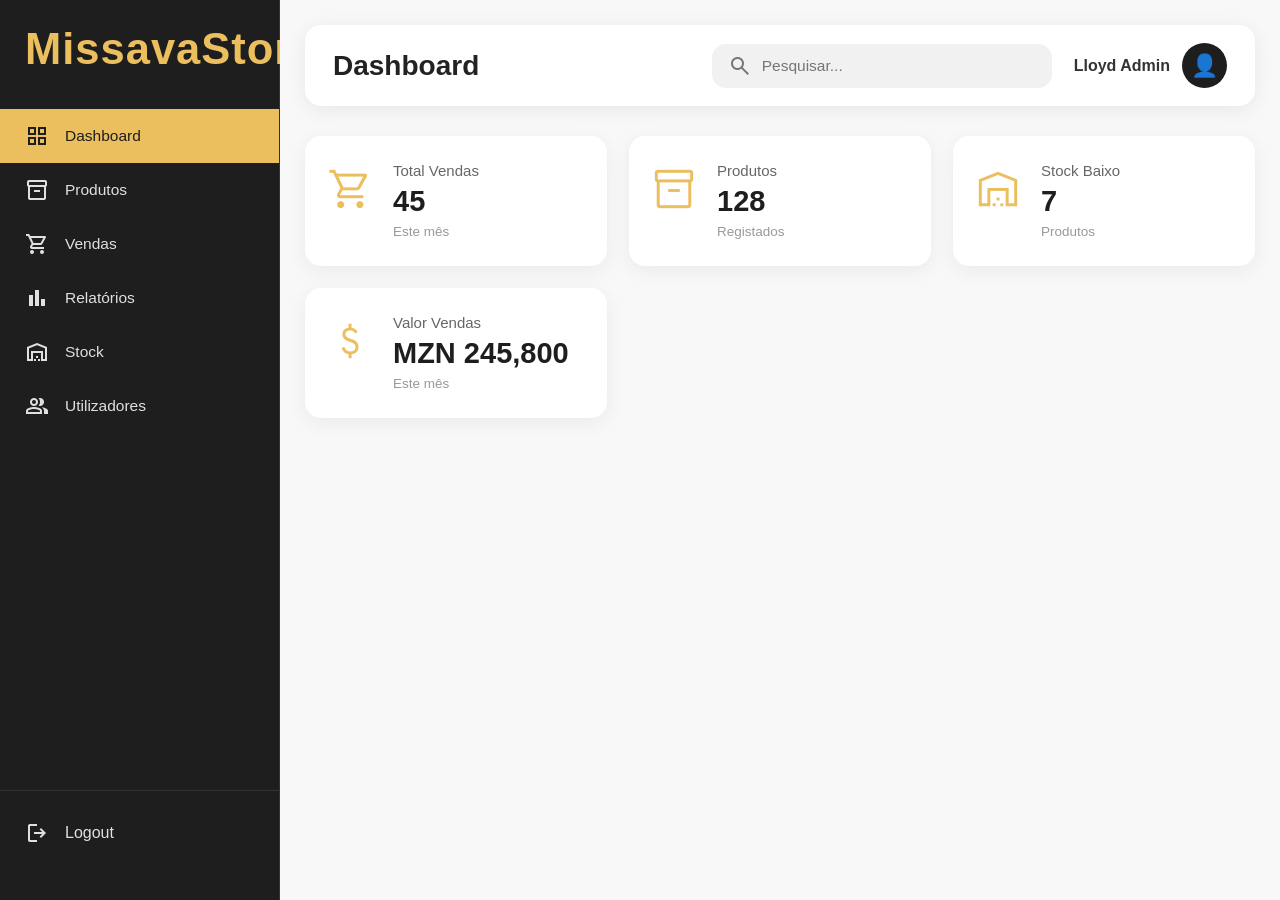
==== frontend/admin/dashboard.html @ 1e02931e "Primeiro commit" ====
<!DOCTYPE html>
<html lang="pt">
<head>
    <meta charset="UTF-8">
    <meta name="viewport" content="width=device-width, initial-scale=1.0">
    <title>Dashboard - MissavaStore</title>
    <link rel="stylesheet" href="css/dashboard.css"> <!-- Ajusta o caminho se necessário -->
    
    <!-- Ícones Google -->
    <link rel="stylesheet" href="https://fonts.googleapis.com/css2?family=Material+Symbols+Outlined:opsz,wght,FILL,GRAD@24,400,0,0" />
</head>
<body>

    <div class="container">

        <!-- SIDEBAR -->
        <aside class="sidebar">
            <div class="logo">
                <h1>MissavaStore</h1>
            </div>

            <nav>
                <a href="#" class="active">
                    <span class="material-symbols-outlined">grid_view</span>
                    <span>Dashboard</span>
                </a>
                <a href="#">
                    <span class="material-symbols-outlined">inventory_2</span>
                    <span>Produtos</span>
                </a>
                <a href="#">
                    <span class="material-symbols-outlined">shopping_cart</span>
                    <span>Vendas</span>
                </a>
                <a href="#">
                    <span class="material-symbols-outlined">bar_chart</span>
                    <span>Relatórios</span>
                </a>
                <a href="#">
                    <span class="material-symbols-outlined">warehouse</span>
                    <span>Stock</span>
                </a>
                <a href="#">
                    <span class="material-symbols-outlined">group</span>
                    <span>Utilizadores</span>
                </a>
            </nav>

            <div class="logout">
                <a href="#">
                    <span class="material-symbols-outlined">logout</span>
                    <span>Logout</span>
                </a>
            </div>
        </aside>

        <!-- CONTEÚDO PRINCIPAL -->
        <main class="main-content">

            <!-- TOPBAR -->
            <header class="topbar">
                <div class="topbar-left">
                    <h2>Dashboard</h2>
                </div>
                
                <div class="topbar-right">
                    <div class="search-box">
                        <span class="material-symbols-outlined">search</span>
                        <input type="text" placeholder="Pesquisar...">
                    </div>
                    
                    <div class="user-info">
                        <span class="user-name">Lloyd Admin</span>
                        <div class="avatar">
                            👤
                        </div>
                    </div>
                </div>
            </header>

            <!-- CARDS DE RESUMO -->
            <section class="cards">
                <div class="card">
                    <span class="material-symbols-outlined">shopping_cart</span>
                    <div>
                        <h3>Total Vendas</h3>
                        <p class="value">45</p>
                        <small>Este mês</small>
                    </div>
                </div>

                <div class="card">
                    <span class="material-symbols-outlined">inventory_2</span>
                    <div>
                        <h3>Produtos</h3>
                        <p class="value">128</p>
                        <small>Registados</small>
                    </div>
                </div>

                <div class="card">
                    <span class="material-symbols-outlined">warehouse</span>
                    <div>
                        <h3>Stock Baixo</h3>
                        <p class="value warning">7</p>
                        <small>Produtos</small>
                    </div>
                </div>

                <div class="card">
                    <span class="material-symbols-outlined">attach_money</span>
                    <div>
                        <h3>Valor Vendas</h3>
                        <p class="value">MZN 245,800</p>
                        <small>Este mês</small>
                    </div>
                </div>
            </section>

        </main>
    </div>

</body>
</html>
---- frontend/admin/css/dashboard.css ----
* {
    margin: 0;
    padding: 0;
    box-sizing: border-box;
}

body {
    background: #4d4c4c;
    font-family: 'Segoe UI', Tahoma, Geneva, Verdana, sans-serif;
    color: #333;
    min-height: 100vh;
}

/* ====================== CONTAINER ====================== */
.container {
    width: 100%;
    min-height: 100vh;
    background: #ffffff;
    display: flex;
    overflow: hidden;
    box-shadow: 0 10px 40px rgba(0, 0, 0, 0.15);
}

/* ====================== SIDEBAR ====================== */
.sidebar {
    width: 280px;
    background: #1e1e1e;
    color: #ebbe5e;
    padding: 25px 0;
    display: flex;
    flex-direction: column;
    border-right: 1px solid #333;
}

.logo {
    padding: 0 25px 35px;
    font-size: 29px;
    font-weight: bold;
    letter-spacing: 1px;
}

.sidebar nav a {
    display: flex;
    align-items: center;
    gap: 16px;
    padding: 15px 25px;
    color: #e0e0e0;
    text-decoration: none;
    transition: 0.3s;
    font-size: 15.5px;
}

.sidebar nav a:hover,
.sidebar nav a.active {
    background: #ebbe5e;
    color: #1e1e1e;
}

.sidebar nav a .material-symbols-outlined {
    font-size: 24px;
}

.logout {
    margin-top: auto;
    padding: 15px 0;
    border-top: 1px solid #333;
}

.logout a {
    display: flex;
    align-items: center;
    gap: 16px;
    padding: 15px 25px;
    color: #e0e0e0;
    text-decoration: none;
}

/* ====================== MAIN CONTENT ====================== */
.main-content {
    flex: 1;
    padding: 25px;
    background: #f8f8f8;
    overflow-y: auto;
}

/* ====================== TOPBAR ====================== */
.topbar {
    display: flex;
    justify-content: space-between;
    align-items: center;
    background: white;
    padding: 18px 28px;
    border-radius: 16px;
    margin-bottom: 30px;
    box-shadow: 0 4px 20px rgba(0, 0, 0, 0.07);
}

.topbar-left h2 {
    font-size: 28px;
    font-weight: 600;
    color: #222;
}

.topbar-right {
    display: flex;
    align-items: center;
    gap: 22px;
}

.search-box {
    display: flex;
    align-items: center;
    background: #f1f1f1;
    border-radius: 14px;
    padding: 10px 16px;
    width: 340px;
}

.search-box .material-symbols-outlined {
    color: #777;
    margin-right: 10px;
}

.search-box input {
    border: none;
    background: transparent;
    outline: none;
    width: 100%;
    font-size: 15.5px;
}

.user-info {
    display: flex;
    align-items: center;
    gap: 12px;
}

.user-name {
    font-weight: 600;
    color: #333;
}

.avatar {
    width: 45px;
    height: 45px;
    background: #1e1e1e;
    color: #ebbe5e;
    border-radius: 50%;
    display: flex;
    align-items: center;
    justify-content: center;
    font-size: 22px;
    font-weight: bold;
}

/* ====================== CARDS ====================== */
.cards {
    display: grid;
    grid-template-columns: repeat(auto-fit, minmax(260px, 1fr));
    gap: 22px;
}

.card {
    background: white;
    padding: 26px 22px;
    border-radius: 16px;
    box-shadow: 0 5px 20px rgba(0, 0, 0, 0.06);
    display: flex;
    align-items: flex-start;
    gap: 20px;
    transition: all 0.3s;
}

.card:hover {
    transform: translateY(-6px);
    box-shadow: 0 10px 25px rgba(0, 0, 0, 0.1);
}

.card .material-symbols-outlined {
    font-size: 46px;
    color: #ebbe5e;
    margin-top: 4px;
}

.card div h3 {
    font-size: 15px;
    color: #666;
    font-weight: 500;
}

.card div .value {
    font-size: 29px;
    font-weight: 700;
    color: #1e1e1e;
    margin: 6px 0 4px 0;
}

.card .warning {
    color: #e74c3c;
}

.card small {
    color: #999;
    font-size: 13.5px;
}

/* ====================== RESPONSIVO ====================== */
@media (max-width: 1024px) {
    .sidebar { width: 250px; }
    .search-box { width: 280px; }
}

@media (max-width: 768px) {
    .container { flex-direction: column; }
    .sidebar {
        width: 100%;
        flex-direction: row;
        align-items: center;
        padding: 12px 20px;
        height: auto;
    }
    .main-content { padding: 18px; }
    .topbar { flex-direction: column; gap: 15px; align-items: stretch; }
    .search-box { width: 100%; }
}

@media (max-width: 480px) {
    .cards { grid-template-columns: 1fr; }
}
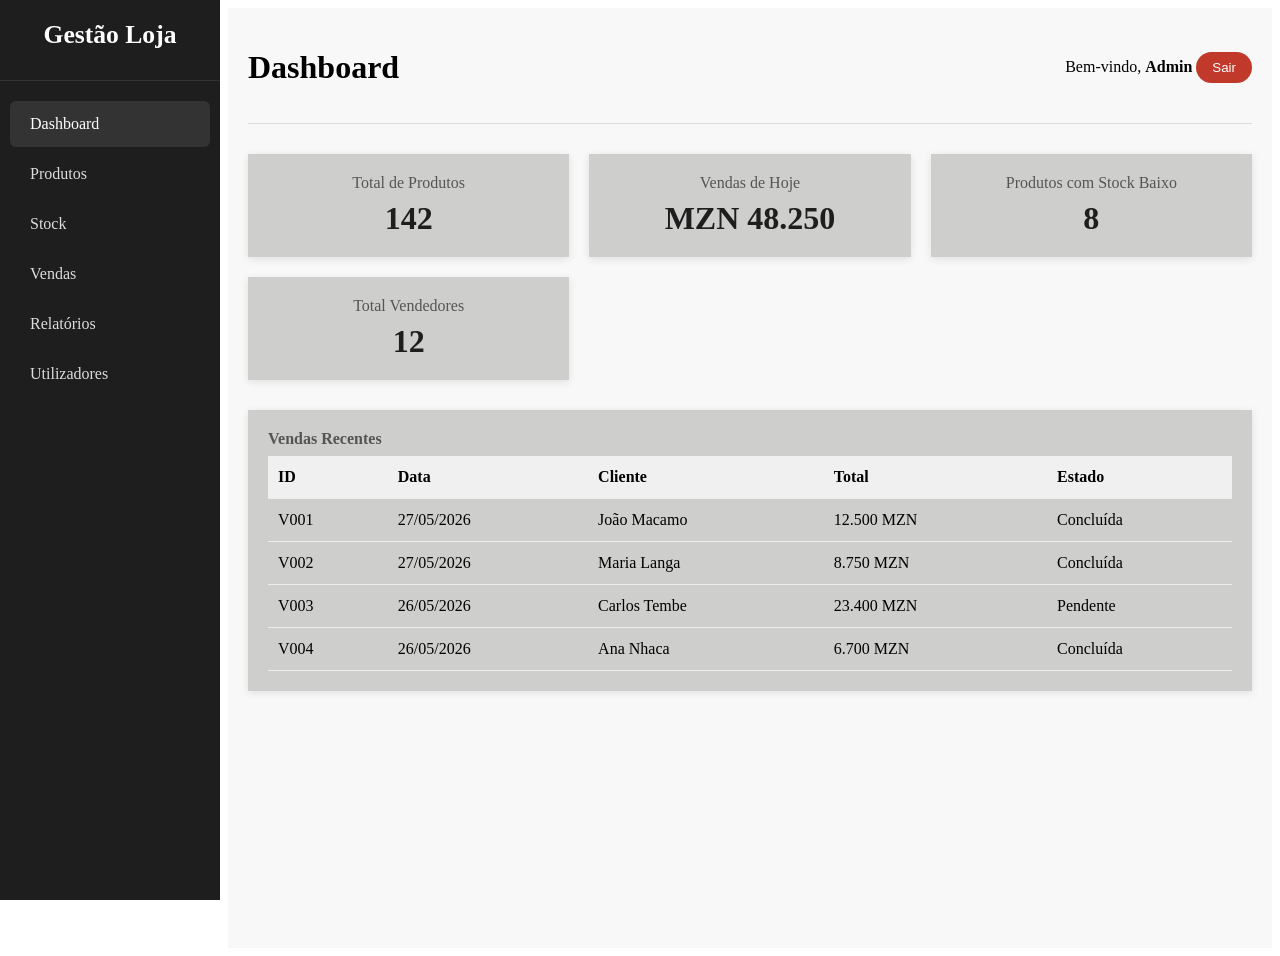
==== commit 39f3dec4: "Atualização do projeto" ====
--- a/frontend/admin/dashboard.html
+++ b/frontend/admin/dashboard.html
@@ -3,122 +3,108 @@
 <head>
     <meta charset="UTF-8">
     <meta name="viewport" content="width=device-width, initial-scale=1.0">
-    <title>Dashboard - MissavaStore</title>
-    <link rel="stylesheet" href="css/dashboard.css"> <!-- Ajusta o caminho se necessário -->
+    <title>Dashboard - Gestão de Loja</title>
     
-    <!-- Ícones Google -->
-    <link rel="stylesheet" href="https://fonts.googleapis.com/css2?family=Material+Symbols+Outlined:opsz,wght,FILL,GRAD@24,400,0,0" />
+    <!-- CSS Geral -->
+    <link rel="stylesheet" href="../css/styles.css">
+    <!-- CSS específico do dashboard -->
+    <link rel="stylesheet" href="css/dashboard.css">
 </head>
 <body>
 
-    <div class="container">
+    <!-- SIDEBAR -->
+    <div class="sidebar">
+        <div class="sidebar-header">
+            <h2>Gestão Loja</h2>
+        </div>
+        
+        <div class="menu">
+            <a href="dashboard.html" class="menu-item active">
+                Dashboard
+            </a>
+            <a href="produtos.html" class="menu-item">
+                Produtos
+            </a>
+            <a href="stock.html" class="menu-item">
+                Stock
+            </a>
+            <a href="vendas.html" class="menu-item">
+                Vendas
+            </a>
+            <a href="relatorios.html" class="menu-item">
+                Relatórios
+            </a>
+            <a href="utilizadores.html" class="menu-item">
+                Utilizadores
+            </a>
+        </div>
+    </div>
 
-        <!-- SIDEBAR -->
-        <aside class="sidebar">
-            <div class="logo">
-                <h1>MissavaStore</h1>
+    <!-- CONTEÚDO PRINCIPAL -->
+    <div class="main-content">
+        
+        <!-- Cabeçalho -->
+        <div class="header">
+            <h1>Dashboard</h1>
+            <div class="user-info">
+                <span>Bem-vindo, <strong>Admin</strong></span>
+                <button onclick="logout()" class="btn-sair">Sair</button>
+            </div>
+        </div>
+
+        <!-- Cards de Estatísticas -->
+        <div class="cards-container">
+            
+            <div class="card">
+                <div class="card-info">
+                    <p class="card-titulo">Total de Produtos</p>
+                    <h3 class="card-numero" id="total-produtos">142</h3>
+                </div>
             </div>
 
-            <nav>
-                <a href="#" class="active">
-                    <span class="material-symbols-outlined">grid_view</span>
-                    <span>Dashboard</span>
-                </a>
-                <a href="#">
-                    <span class="material-symbols-outlined">inventory_2</span>
-                    <span>Produtos</span>
-                </a>
-                <a href="#">
-                    <span class="material-symbols-outlined">shopping_cart</span>
-                    <span>Vendas</span>
-                </a>
-                <a href="#">
-                    <span class="material-symbols-outlined">bar_chart</span>
-                    <span>Relatórios</span>
-                </a>
-                <a href="#">
-                    <span class="material-symbols-outlined">warehouse</span>
-                    <span>Stock</span>
-                </a>
-                <a href="#">
-                    <span class="material-symbols-outlined">group</span>
-                    <span>Utilizadores</span>
-                </a>
-            </nav>
+            <div class="card">
+                <div class="card-info">
+                    <p class="card-titulo">Vendas de Hoje</p>
+                    <h3 class="card-numero" id="vendas-hoje">MZN 48.000</h3>
+                </div>
+            </div>
 
-            <div class="logout">
-                <a href="#">
-                    <span class="material-symbols-outlined">logout</span>
-                    <span>Logout</span>
-                </a>
+            <div class="card">
+                <div class="card-info">
+                    <p class="card-titulo">Produtos com Stock Baixo</p>
+                    <h3 class="card-numero" id="stock-baixo">8</h3>
+                </div>
             </div>
-        </aside>
 
-        <!-- CONTEÚDO PRINCIPAL -->
-        <main class="main-content">
+            <div class="card">
+                <div class="card-info">
+                    <p class="card-titulo">Total Vendedores</p>
+                    <h3 class="card-numero" id="total-vendedores">12</h3>
+                </div>
+            </div>
 
-            <!-- TOPBAR -->
-            <header class="topbar">
-                <div class="topbar-left">
-                    <h2>Dashboard</h2>
-                </div>
-                
-                <div class="topbar-right">
-                    <div class="search-box">
-                        <span class="material-symbols-outlined">search</span>
-                        <input type="text" placeholder="Pesquisar...">
-                    </div>
-                    
-                    <div class="user-info">
-                        <span class="user-name">Lloyd Admin</span>
-                        <div class="avatar">
-                            👤
-                        </div>
-                    </div>
-                </div>
-            </header>
+        </div>
 
-            <!-- CARDS DE RESUMO -->
-            <section class="cards">
-                <div class="card">
-                    <span class="material-symbols-outlined">shopping_cart</span>
-                    <div>
-                        <h3>Total Vendas</h3>
-                        <p class="value">45</p>
-                        <small>Este mês</small>
-                    </div>
-                </div>
+        <!-- Tabela de Vendas Recentes -->
+        <div class="card">
+            <h2 class="card-titulo">Vendas Recentes</h2>
+            <table class="tabela">
+                <thead>
+                    <tr>
+                        <th>ID</th>
+                        <th>Data</th>
+                        <th>Cliente</th>
+                        <th>Total</th>
+                        <th>Estado</th>
+                    </tr>
+                </thead>
+                <tbody id="tabela-vendas"></tbody>
+            </table>
+        </div>
 
-                <div class="card">
-                    <span class="material-symbols-outlined">inventory_2</span>
-                    <div>
-                        <h3>Produtos</h3>
-                        <p class="value">128</p>
-                        <small>Registados</small>
-                    </div>
-                </div>
-
-                <div class="card">
-                    <span class="material-symbols-outlined">warehouse</span>
-                    <div>
-                        <h3>Stock Baixo</h3>
-                        <p class="value warning">7</p>
-                        <small>Produtos</small>
-                    </div>
-                </div>
-
-                <div class="card">
-                    <span class="material-symbols-outlined">attach_money</span>
-                    <div>
-                        <h3>Valor Vendas</h3>
-                        <p class="value">MZN 245,800</p>
-                        <small>Este mês</small>
-                    </div>
-                </div>
-            </section>
-
-        </main>
     </div>
 
+    <script src="js/script.js"></script>
+    <script src="dashboard.js"></script>
 </body>
 </html>
--- a/frontend/admin/css/dashboard.css
+++ b/frontend/admin/css/dashboard.css
@@ -1,229 +1,114 @@
-* {
-    margin: 0;
-    padding: 0;
-    box-sizing: border-box;
+/* ==================== ESTILOS DO DASHBOARD ==================== */
+
+/* Layout Principal */
+.sidebar {
+    position: fixed;
+    left: 0;
+    top: 0;
+    bottom: 0;
+    width: 220px;
+    background-color: #1e1e1e;
+    color: white;
+    padding-top: 20px;
 }
 
-body {
-    background: #4d4c4c;
-    font-family: 'Segoe UI', Tahoma, Geneva, Verdana, sans-serif;
-    color: #333;
+.sidebar-header {
+    padding: 0 20px 30px 20px;
+    border-bottom: 1px solid #333;
+    margin-bottom: 20px;
+}
+
+.sidebar-header h2 {
+    margin: 0;
+    font-size: 1.6rem;
+    text-align: center;
+}
+
+.menu {
+    padding: 0 10px;
+}
+
+.menu-item {
+    display: block;
+    padding: 14px 20px;
+    color: #ddd;
+    text-decoration: none;
+    margin-bottom: 4px;
+    border-radius:6px;
+}
+
+.menu-item:hover,
+.menu-item.active {
+    background-color: #333;
+    color: white;
+}
+
+.main-content {
+    margin-left: 220px;
+    padding: 20px;
+    background-color: #f8f8f8;
     min-height: 100vh;
 }
 
-/* ====================== CONTAINER ====================== */
-.container {
-    width: 100%;
-    min-height: 100vh;
-    background: #ffffff;
+.header {
     display: flex;
-    overflow: hidden;
-    box-shadow: 0 10px 40px rgba(0, 0, 0, 0.15);
+    justify-content: space-between;
+    align-items: center;
+    margin-bottom: 30px;
+    padding-bottom: 15px;
+    border-bottom: 1px solid #ddd; /*linha abaixo do dashboard*/
 }
 
-/* ====================== SIDEBAR ====================== */
-.sidebar {
-    width: 280px;
-    background: #1e1e1e;
-    color: #ebbe5e;
-    padding: 25px 0;
-    display: flex;
-    flex-direction: column;
-    border-right: 1px solid #333;
+.cards-container {
+    display: grid;
+    grid-template-columns: repeat(auto-fit, minmax(240px, 1fr));
+    gap: 20px;
+    margin-bottom: 30px;
 }
 
-.logo {
-    padding: 0 25px 35px;
-    font-size: 29px;
-    font-weight: bold;
-    letter-spacing: 1px;
+.card {
+    background: rgb(206, 206, 204);
+    padding: 20px;
+    box-shadow: 0 2px 8px rgba(0,0,0,0.1);
 }
 
-.sidebar nav a {
-    display: flex;
-    align-items: center;
-    gap: 16px;
-    padding: 15px 25px;
-    color: #e0e0e0;
-    text-decoration: none;
-    transition: 0.3s;
-    font-size: 15.5px;
+.card-info {
+    text-align: center;
 }
 
-.sidebar nav a:hover,
-.sidebar nav a.active {
-    background: #ebbe5e;
+.card-titulo {
+    color: #555;
+    margin: 0 0 8px 0;
+    font-size: 1rem;
+}
+
+.card-numero {
+    margin: 0;
+    font-size: 2rem;
     color: #1e1e1e;
 }
 
-.sidebar nav a .material-symbols-outlined {
-    font-size: 24px;
+.tabela {
+    width: 100%;
+    border-collapse: collapse;
 }
 
-.logout {
-    margin-top: auto;
-    padding: 15px 0;
-    border-top: 1px solid #333;
+.tabela th, .tabela td {
+    padding: 12px 10px;
+    text-align: left;
+    border-bottom: 1px solid #eee;
 }
 
-.logout a {
-    display: flex;
-    align-items: center;
-    gap: 16px;
-    padding: 15px 25px;
-    color: #e0e0e0;
-    text-decoration: none;
+.tabela th {
+    background-color: #f0f0f0;
+    font-weight: 600;
 }
 
-/* ====================== MAIN CONTENT ====================== */
-.main-content {
-    flex: 1;
-    padding: 25px;
-    background: #f8f8f8;
-    overflow-y: auto;
+.btn-sair {
+    background-color: #c0392b;
+    color: rgb(255, 255, 255);
+    border: none;
+    padding: 8px 16px;
+    border-radius: 40px;
+    cursor: pointer;
 }
-
-/* ====================== TOPBAR ====================== */
-.topbar {
-    display: flex;
-    justify-content: space-between;
-    align-items: center;
-    background: white;
-    padding: 18px 28px;
-    border-radius: 16px;
-    margin-bottom: 30px;
-    box-shadow: 0 4px 20px rgba(0, 0, 0, 0.07);
-}
-
-.topbar-left h2 {
-    font-size: 28px;
-    font-weight: 600;
-    color: #222;
-}
-
-.topbar-right {
-    display: flex;
-    align-items: center;
-    gap: 22px;
-}
-
-.search-box {
-    display: flex;
-    align-items: center;
-    background: #f1f1f1;
-    border-radius: 14px;
-    padding: 10px 16px;
-    width: 340px;
-}
-
-.search-box .material-symbols-outlined {
-    color: #777;
-    margin-right: 10px;
-}
-
-.search-box input {
-    border: none;
-    background: transparent;
-    outline: none;
-    width: 100%;
-    font-size: 15.5px;
-}
-
-.user-info {
-    display: flex;
-    align-items: center;
-    gap: 12px;
-}
-
-.user-name {
-    font-weight: 600;
-    color: #333;
-}
-
-.avatar {
-    width: 45px;
-    height: 45px;
-    background: #1e1e1e;
-    color: #ebbe5e;
-    border-radius: 50%;
-    display: flex;
-    align-items: center;
-    justify-content: center;
-    font-size: 22px;
-    font-weight: bold;
-}
-
-/* ====================== CARDS ====================== */
-.cards {
-    display: grid;
-    grid-template-columns: repeat(auto-fit, minmax(260px, 1fr));
-    gap: 22px;
-}
-
-.card {
-    background: white;
-    padding: 26px 22px;
-    border-radius: 16px;
-    box-shadow: 0 5px 20px rgba(0, 0, 0, 0.06);
-    display: flex;
-    align-items: flex-start;
-    gap: 20px;
-    transition: all 0.3s;
-}
-
-.card:hover {
-    transform: translateY(-6px);
-    box-shadow: 0 10px 25px rgba(0, 0, 0, 0.1);
-}
-
-.card .material-symbols-outlined {
-    font-size: 46px;
-    color: #ebbe5e;
-    margin-top: 4px;
-}
-
-.card div h3 {
-    font-size: 15px;
-    color: #666;
-    font-weight: 500;
-}
-
-.card div .value {
-    font-size: 29px;
-    font-weight: 700;
-    color: #1e1e1e;
-    margin: 6px 0 4px 0;
-}
-
-.card .warning {
-    color: #e74c3c;
-}
-
-.card small {
-    color: #999;
-    font-size: 13.5px;
-}
-
-/* ====================== RESPONSIVO ====================== */
-@media (max-width: 1024px) {
-    .sidebar { width: 250px; }
-    .search-box { width: 280px; }
-}
-
-@media (max-width: 768px) {
-    .container { flex-direction: column; }
-    .sidebar {
-        width: 100%;
-        flex-direction: row;
-        align-items: center;
-        padding: 12px 20px;
-        height: auto;
-    }
-    .main-content { padding: 18px; }
-    .topbar { flex-direction: column; gap: 15px; align-items: stretch; }
-    .search-box { width: 100%; }
-}
-
-@media (max-width: 480px) {
-    .cards { grid-template-columns: 1fr; }
-}
